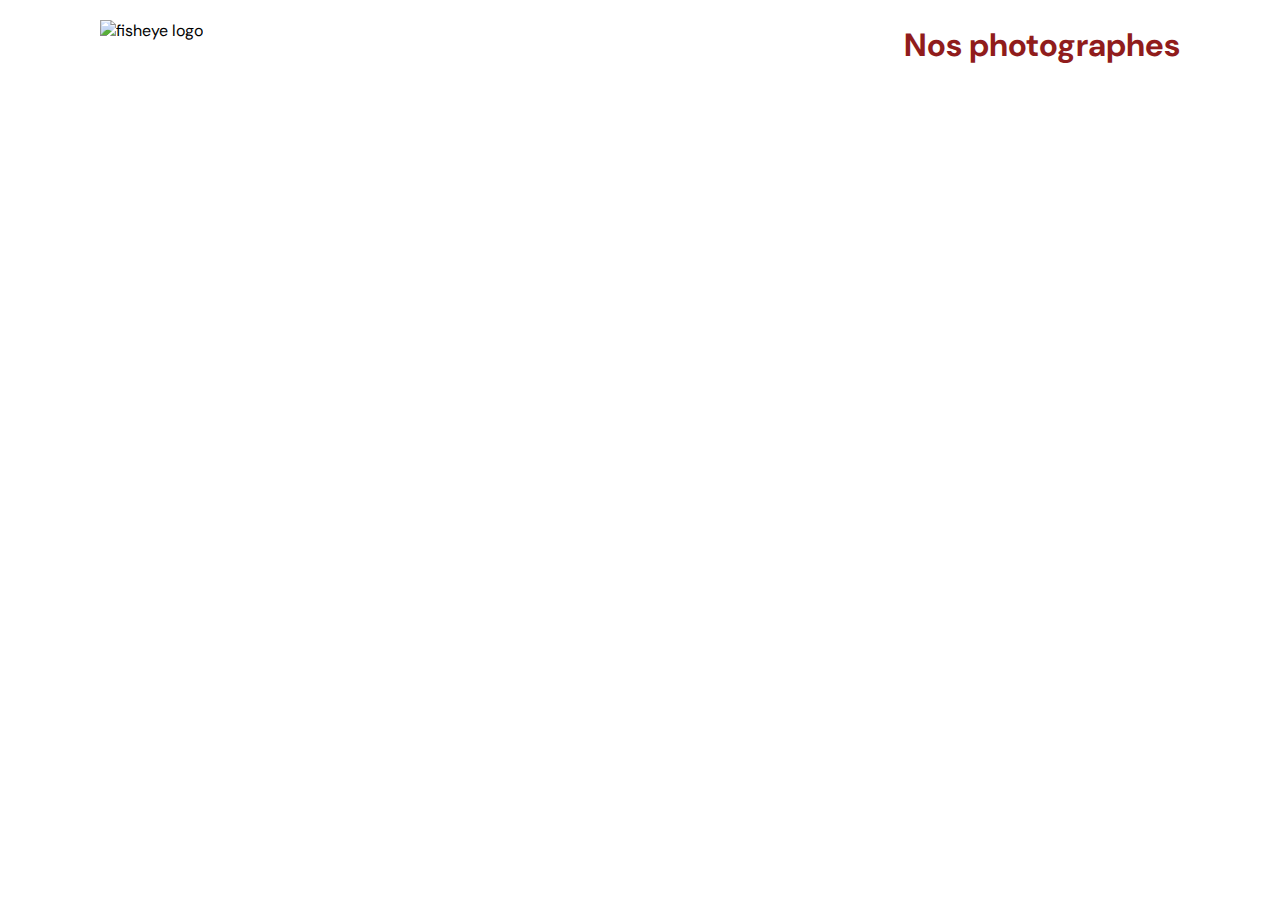
==== index.html @ 05d24cd0 "done with the maine page, start of the detail page" ====
<!DOCTYPE html>
<html lang="fr">
  <head>
    <link href="css/style.css" rel="stylesheet" type="text/css" />
    <meta charset="utf-8">
    <link rel="icon" type="image/png" href="assets/favicon.png">
    <link href="https://fonts.googleapis.com/css?family=DM+Sans&display=swap" rel="stylesheet">
    <title>Fisheye</title>
  </head>
  <body>
    <header>
        <img src="assets/images/logo.png" class="logo" alt="fisheye logo"/>
        <h1>Nos photographes</h1>
    </header>
    <main id="main">
        <div class="photographer_section"></div>
    </main>
    <script src="scripts/templates/photographer.js"></script>
    <script src="scripts/pages/index.js"></script>
  </body>
</html>
<a></a>
---- css/style.css ----
@import url('photographer.css');

body {
    font-family: 'DM Sans', sans-serif;
    margin: 0;
}

header {
    display: flex;
    flex-direction: row;
    justify-content: space-between;
    align-items: center;
    height: 90px;
}

h1 {
    color: #901c1c;
    margin-right: 100px;
}
a {
    text-decoration: none;
    color: unset;
}
.logo {
    height: 50px;
    margin-left: 100px;
}

.photographer_section {
    display: grid;
    grid-template-columns: 1fr 1fr 1fr;
    gap: 70px;
    margin-top: 100px;
}

.photographer_section article {
    justify-self: center;
    display: flex;
    justify-content: center;
    align-items: center;
    flex-direction: column;
}
.photographer_section article a {
    justify-self: center;
    display: flex;
    justify-content: center;
    align-items: center;
    flex-direction: column;
}
.photographer_section article a h2 {
    color: #d3573c;
    font-size: 36px;
}

.photographer_section article a img {
    height: 200px;
    width: 200px;
}
.photographer_section article p {
    margin: 0;
}
.location {
    color: #901c1c;
    font-size: 20px;
}
.tagline {
    font-size: 18px;
}
.price {
    color: #757575;
    font-size: 14px;
}
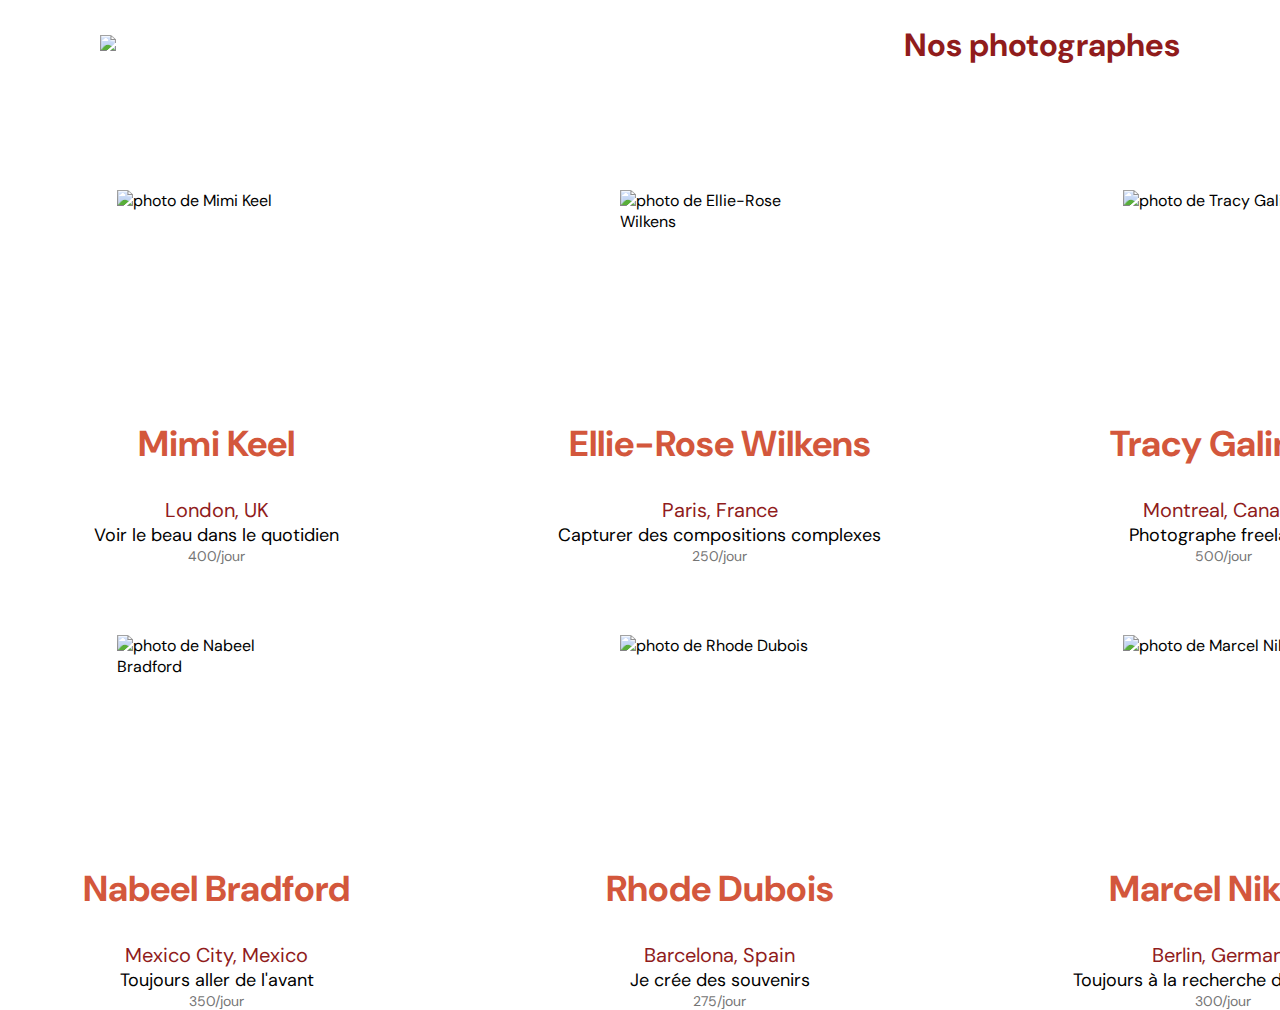
==== commit 2442f5d2: "base&staticks done/media in progress/acces some" ====
--- a/index.html
+++ b/index.html
@@ -1,22 +1,27 @@
 <!DOCTYPE html>
 <html lang="fr">
-  <head>
-    <link href="css/style.css" rel="stylesheet" type="text/css" />
-    <meta charset="utf-8">
-    <link rel="icon" type="image/png" href="assets/favicon.png">
-    <link href="https://fonts.googleapis.com/css?family=DM+Sans&display=swap" rel="stylesheet">
-    <title>Fisheye</title>
-  </head>
-  <body>
-    <header>
-        <img src="assets/images/logo.png" class="logo" alt="fisheye logo"/>
-        <h1>Nos photographes</h1>
-    </header>
-    <main id="main">
-        <div class="photographer_section"></div>
-    </main>
-    <script src="scripts/templates/photographer.js"></script>
-    <script src="scripts/pages/index.js"></script>
-  </body>
+    <head>
+        <link href="css/style.css" rel="stylesheet" type="text/css" />
+        <meta charset="utf-8" />
+        <link rel="icon" type="image/png" href="assets/favicon.png" />
+        <link
+            href="https://fonts.googleapis.com/css?family=DM+Sans&display=swap"
+            rel="stylesheet"
+        />
+        <title>Fisheye</title>
+    </head>
+    <body>
+        <header>
+            <a href="index.html" aria-label="Fishey Home page"
+                ><img src="assets/images/logo.png" class="logo"
+            /></a>
+            <h1>Nos photographes</h1>
+        </header>
+        <main id="main">
+            <div class="photographer_section"></div>
+        </main>
+        <script src="scripts/templates/photographer.js"></script>
+        <script src="scripts/pages/index.js"></script>
+    </body>
 </html>
-<a></a>+<a></a>
--- a/css/style.css
+++ b/css/style.css
@@ -21,6 +21,12 @@
     text-decoration: none;
     color: unset;
 }
+#main {
+    width: 1440px;
+    margin-left: auto;
+    margin-right: auto;
+}
+
 .logo {
     height: 50px;
     margin-left: 100px;
@@ -59,7 +65,7 @@
 .photographer_section article p {
     margin: 0;
 }
-.location {
+.location_20px {
     color: #901c1c;
     font-size: 20px;
 }
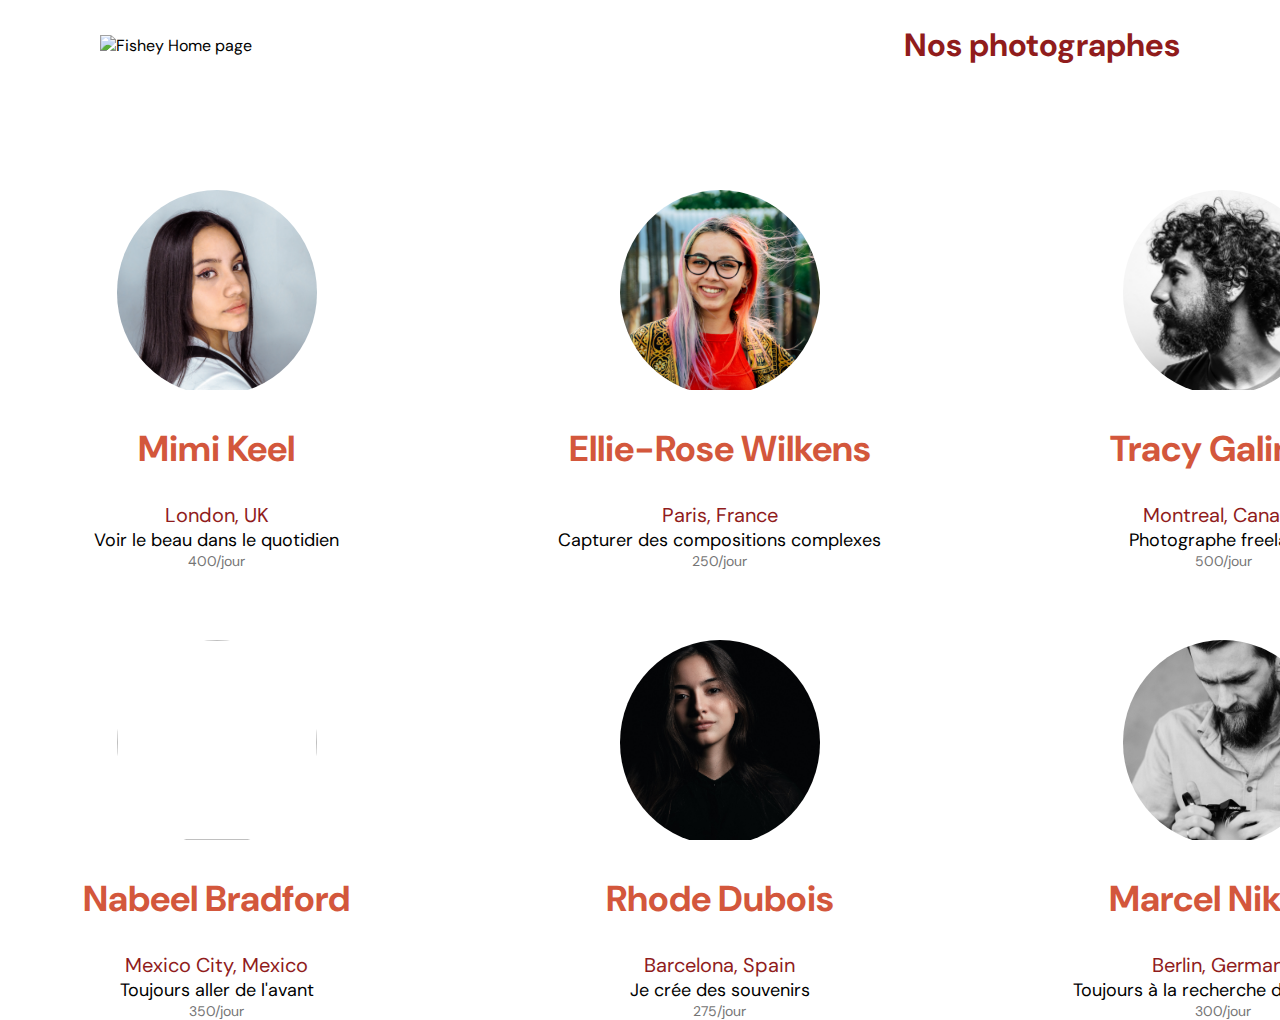
==== commit 69299a86: "integration done, acces TDO" ====
--- a/index.html
+++ b/index.html
@@ -13,7 +13,7 @@
     <body>
         <header>
             <a href="index.html" aria-label="Fishey Home page"
-                ><img src="assets/images/logo.png" class="logo"
+                ><img src="assets/images/logo.png" class="logo" alt="Fishey Home page"
             /></a>
             <h1>Nos photographes</h1>
         </header>
--- a/css/style.css
+++ b/css/style.css
@@ -57,10 +57,14 @@
     color: #d3573c;
     font-size: 36px;
 }
-
-.photographer_section article a img {
+.imgContainer {
+    border-radius: 50%;
+    overflow: hidden;
+}
+.imgContainer img {
     height: 200px;
     width: 200px;
+    object-fit: cover;
 }
 .photographer_section article p {
     margin: 0;
